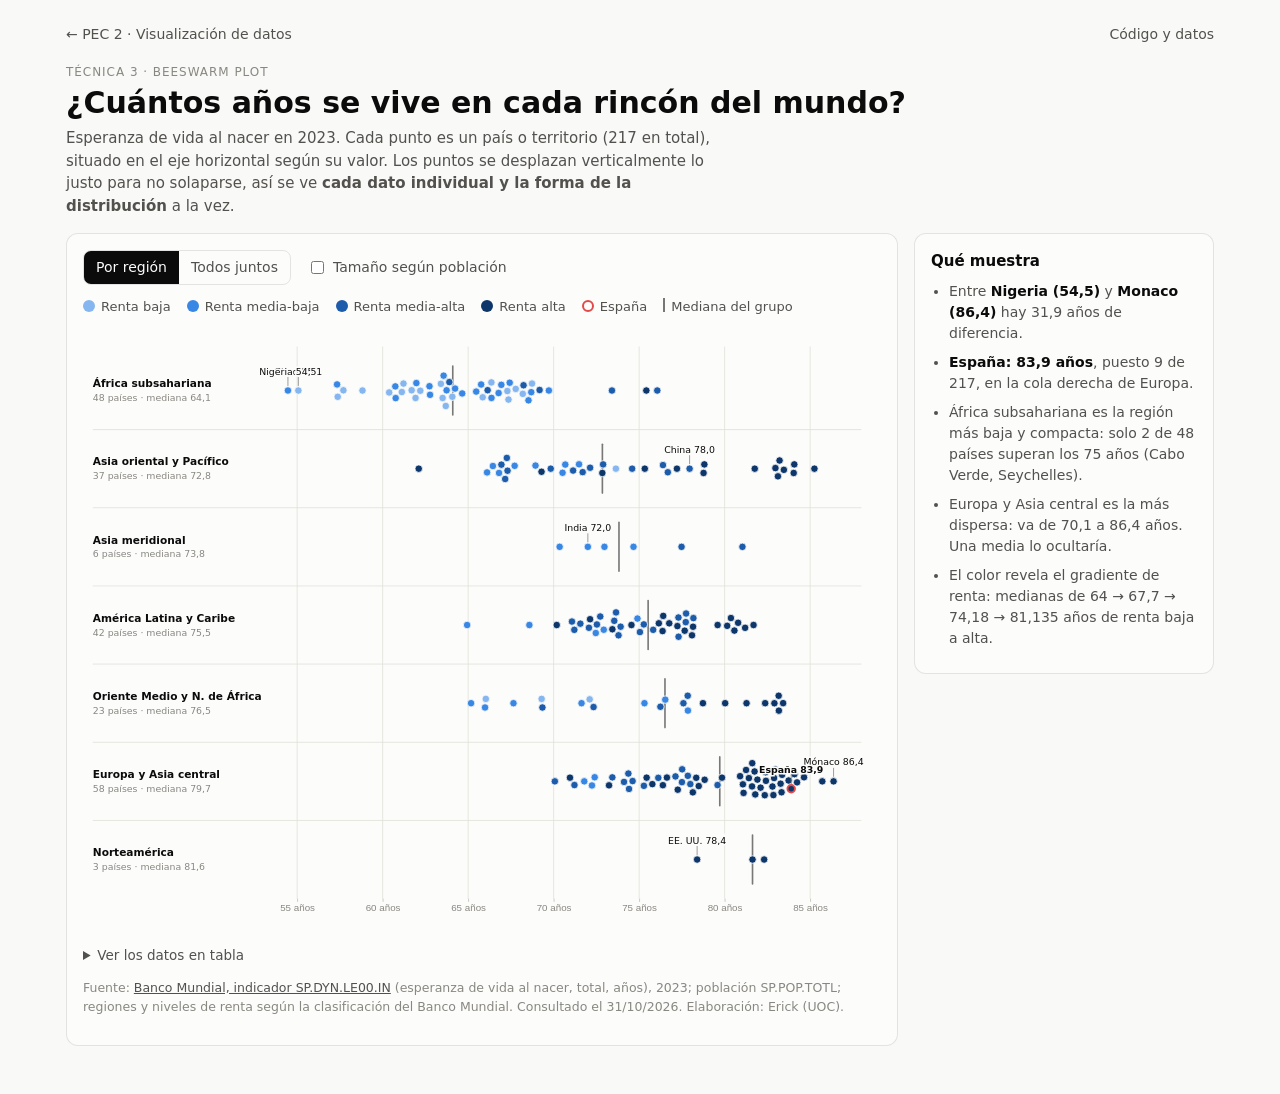
==== beeswarm/index.html @ d3502a71 "PEC 2: visualizaciones Sankey, Voronoi y Beeswarm con datos abiertos Co-Authored-By: Claude Opus 5.5" ====
<!doctype html>
<html lang="es">
<head>
<meta charset="utf-8">
<meta name="viewport" content="width=device-width, initial-scale=1">
<title>Beeswarm · Esperanza de vida 2023</title>
<meta name="description" content="Beeswarm plot de la esperanza de vida al nacer en 217 países y territorios (2023), agrupados por región del Banco Mundial y coloreados por nivel de renta.">
<link rel="stylesheet" href="../lib/estilo.css">
<style>
  :root { --inc-1: #86b6ef; --inc-2: #3987e5; --inc-3: #1c5cab; --inc-4: #0d366b; }
  @media (prefers-color-scheme: dark) { :root:not([data-theme="light"]) { --inc-1: #184f95; --inc-2: #2a78d6; --inc-3: #6da7ec; --inc-4: #cde2fb; } }
  :root[data-theme="dark"] { --inc-1: #184f95; --inc-2: #2a78d6; --inc-3: #6da7ec; --inc-4: #cde2fb; }
  .dot { stroke: var(--surface); stroke-width: 1; }
  .dot:hover { stroke: var(--ink); stroke-width: 1.6; }
  .dot.esp { stroke: var(--accent); stroke-width: 2.4; }
  .rowlbl { font-size: 13px; font-weight: 600; fill: var(--ink); }
  .rowsub { font-size: 11.5px; fill: var(--muted); }
  .med { stroke: var(--ink); stroke-width: 2; stroke-linecap: round; }
  .medlbl { font-size: 11px; fill: var(--ink-2); }
  .ann { font-size: 11.5px; fill: var(--ink); paint-order: stroke; stroke: var(--surface); stroke-width: 3.5px; }
  .annline { stroke: var(--muted); stroke-width: 1; }
  .rowsep { stroke: var(--grid); }
</style>
</head>
<body>
<main>
  <header class="top">
    <a href="../">← PEC 2 · Visualización de datos</a>
    <a href="https://github.com/Crzek/uoc-pec2-visualizacion/tree/main/beeswarm">Código y datos</a>
  </header>
  <p class="eyebrow">Técnica 3 · Beeswarm plot</p>
  <h1>¿Cuántos años se vive en cada rincón del mundo?</h1>
  <p class="lede">Esperanza de vida al nacer en 2023. Cada punto es un país o territorio (217 en total), situado en el eje horizontal según su valor. Los puntos se desplazan verticalmente lo justo para no solaparse, así se ve <strong>cada dato individual y la forma de la distribución</strong> a la vez.</p>

  <div class="grid2">
    <section class="card">
      <div class="controls">
        <div class="seg" role="group" aria-label="Agrupación">
          <button data-g="region" aria-pressed="true">Por región</button>
          <button data-g="todos" aria-pressed="false">Todos juntos</button>
        </div>
        <label class="chk"><input type="checkbox" id="chkPop"> Tamaño según población</label>
      </div>
      <div class="legend" id="legend"></div>
      <div class="chart" id="chart"></div>
      <details class="tabla"><summary>Ver los datos en tabla</summary><div id="tabla"></div></details>
      <p class="source">Fuente: <a href="https://data.worldbank.org/indicator/SP.DYN.LE00.IN">Banco Mundial, indicador SP.DYN.LE00.IN</a> (esperanza de vida al nacer, total, años), 2023; población SP.POP.TOTL; regiones y niveles de renta según la clasificación del Banco Mundial. Consultado el 31/10/2026. Elaboración: Erick (UOC).</p>
    </section>
    <aside class="card insights">
      <h2>Qué muestra</h2>
      <ul id="insights"></ul>
    </aside>
  </div>
</main>
<div class="tooltip" id="tt"></div>
<script src="../lib/d3.min.js"></script>
<script>
const REG = {
  "Sub-Saharan Africa": "África subsahariana",
  "South Asia": "Asia meridional",
  "Middle East, North Africa, Afghanistan & Pakistan": "Oriente Medio y N. de África",
  "Latin America & Caribbean": "América Latina y Caribe",
  "East Asia & Pacific": "Asia oriental y Pacífico",
  "Europe & Central Asia": "Europa y Asia central",
  "North America": "Norteamérica"
};
const INC = ["Low income", "Lower middle income", "Upper middle income", "High income"];
const INC_ES = { "Low income": "Renta baja", "Lower middle income": "Renta media-baja", "Upper middle income": "Renta media-alta", "High income": "Renta alta" };
const css = n => getComputedStyle(document.documentElement).getPropertyValue(n).trim();
const incColor = r => css(`--inc-${INC.indexOf(r) + 1}`);
const nf = (v, d = 1) => v.toFixed(d).replace(".", ",");
const tt = d3.select("#tt");

d3.csv("esperanza_vida_2023.csv", d3.autoType).then(data => {
  data.forEach(d => d.region = REG[d.region_bm]);
  const regions = d3.groups(data, d => d.region).map(([k, v]) => ({ k, med: d3.median(v, d => d.esperanza_vida), n: v.length }))
    .sort((a, b) => a.med - b.med);
  const W = 980, M = { t: 30, r: 24, b: 40, l: 200 };
  const rowH = 96, H = M.t + regions.length * rowH + M.b;
  const x = d3.scaleLinear().domain([52, 88]).range([M.l, W - M.r]);
  const r = d3.scaleSqrt().domain([0, d3.max(data, d => d.poblacion)]).range([0, 26]);
  const yRow = d3.scalePoint().domain(regions.map(d => d.k)).range([M.t + rowH / 2, H - M.b - rowH / 2]);

  const svg = d3.select("#chart").append("svg").attr("viewBox", [0, 0, W, H]).attr("role", "img")
    .attr("aria-label", "Beeswarm de la esperanza de vida por país en 2023");
  const gGrid = svg.append("g").attr("class", "gridline");
  gGrid.selectAll("line").data(x.ticks(9)).join("line").attr("x1", d => x(d)).attr("x2", d => x(d)).attr("y1", M.t - 6).attr("y2", H - M.b);
  svg.append("g").attr("class", "axis").attr("transform", `translate(0,${H - M.b})`)
    .call(d3.axisBottom(x).ticks(9).tickSize(4).tickFormat(d => d + " años")).call(g => g.select(".domain").remove());
  const gRows = svg.append("g");
  const gMed = svg.append("g");
  const gDots = svg.append("g");
  const gAnn = svg.append("g");

  const dots = gDots.selectAll("circle").data(data).join("circle")
    .attr("class", d => "dot" + (d.iso3 === "ESP" ? " esp" : "")).attr("fill", d => incColor(d.renta))
    .attr("cx", d => x(d.esperanza_vida)).attr("cy", H / 2).attr("r", 4.6)
    .on("mousemove", (e, d) => {
      tt.html(`<b>${d.pais}</b><br><span class="k">${d.region} · ${INC_ES[d.renta]}</span><br>Esperanza de vida: <b>${nf(d.esperanza_vida)} años</b><br>Población: ${d3.format(",")(d.poblacion).replace(/,/g, ".")}`).style("opacity", 1);
      const w = tt.node().offsetWidth; let xx = e.clientX + 14; if (xx + w > innerWidth - 8) xx = e.clientX - w - 14;
      tt.style("left", xx + "px").style("top", (e.clientY + 14) + "px");
    }).on("mouseleave", () => tt.style("opacity", 0));

  let mode = "region", popSize = false;
  function layout() {
    const rad = d => popSize ? Math.max(2.4, r(d.poblacion)) : 4.6;
    const cy = d => mode === "region" ? yRow(d.region) : (M.t + H - M.b) / 2;
    const nodes = data.map(d => ({ d, x: x(d.esperanza_vida), y: cy(d), r: rad(d) }));
    const sim = d3.forceSimulation(nodes)
      .force("x", d3.forceX(n => x(n.d.esperanza_vida)).strength(1))
      .force("y", d3.forceY(n => cy(n.d)).strength(mode === "region" ? 0.12 : 0.05))
      .force("c", d3.forceCollide(n => n.r + 0.7).iterations(3)).stop();
    for (let i = 0; i < 260; i++) sim.tick();
    nodes.forEach(n => { n.d._x = n.x; n.d._y = n.y; n.d._r = n.r; });
    dots.sort((a, b) => b._r - a._r).transition().duration(700)
      .attr("cx", d => d._x).attr("cy", d => d._y).attr("r", d => d._r);

    // Etiquetas de fila y medianas
    const rows = mode === "region" ? regions : [{ k: "Todos los países", med: d3.median(data, d => d.esperanza_vida), n: data.length }];
    const ry = k => mode === "region" ? yRow(k) : (M.t + H - M.b) / 2;
    gRows.selectAll("g").data(rows, d => d.k).join(
      en => { const g = en.append("g"); g.append("text").attr("class", "rowlbl"); g.append("text").attr("class", "rowsub"); g.append("line").attr("class", "rowsep"); return g; })
      .call(g => g.select(".rowlbl").attr("x", 12).attr("y", d => ry(d.k) - 4).text(d => d.k))
      .call(g => g.select(".rowsub").attr("x", 12).attr("y", d => ry(d.k) + 13).text(d => `${d.n} países · mediana ${nf(d.med)}`))
      .call(g => g.select(".rowsep").attr("x1", 12).attr("x2", W - M.r).attr("y1", d => ry(d.k) + rowH / 2).attr("y2", d => ry(d.k) + rowH / 2)
        .style("display", (d, i) => mode === "region" && i < rows.length - 1 ? null : "none"));
    gMed.selectAll("line").data(rows, d => d.k).join("line").attr("class", "med")
      .attr("x1", d => x(d.med)).attr("x2", d => x(d.med)).attr("y1", d => ry(d.k) - 30).attr("y2", d => ry(d.k) + 30)
      .attr("stroke-opacity", 0.0).transition().delay(500).attr("stroke-opacity", 0.55);

    // Anotaciones
    const pick = ["ESP", "MCO", "NGA", "TCD", "USA", "IND", "CHN"];
    const ann = data.filter(d => pick.includes(d.iso3));
    setTimeout(() => {
      gAnn.selectAll("g").data(ann, d => d.iso3).join(en => { const g = en.append("g"); g.append("line").attr("class", "annline"); g.append("text").attr("class", "ann"); return g; })
        .call(g => g.select("line").attr("x1", d => d._x).attr("x2", d => d._x).attr("y1", d => d._y - d._r - 1).attr("y2", d => d._y - d._r - 12))
        .call(g => g.select("text").attr("x", d => d._x).attr("y", d => d._y - d._r - 15).attr("text-anchor", "middle")
          .attr("font-weight", d => d.iso3 === "ESP" ? 700 : 400)
          .text(d => ({ ESP: "España", MCO: "Mónaco", NGA: "Nigeria", TCD: "Chad", USA: "EE. UU.", IND: "India", CHN: "China" }[d.iso3]) + " " + nf(d.esperanza_vida)));
    }, 720);
  }
  layout();

  d3.selectAll(".seg button").on("click", function () {
    d3.selectAll(".seg button").attr("aria-pressed", "false"); d3.select(this).attr("aria-pressed", "true");
    mode = this.dataset.g; layout();
  });
  d3.select("#chkPop").on("change", function () { popSize = this.checked; layout(); });
  matchMedia("(prefers-color-scheme: dark)").addEventListener("change", () => { dots.attr("fill", d => incColor(d.renta)); legend(); });

  function legend() {
    d3.select("#legend").selectAll("span.it").data(INC).join("span").attr("class", "it")
      .html(k => `<span class="sw" style="background:${incColor(k)};border-radius:50%"></span>${INC_ES[k]}`);
    d3.select("#legend").selectAll("span.esp").data([1]).join("span").attr("class", "esp")
      .html(`<span class="sw" style="border:2.4px solid ${css("--accent")};border-radius:50%"></span>España`);
    d3.select("#legend").selectAll("span.med").data([1]).join("span").attr("class", "med")
      .html(`<span class="sw" style="width:2px;height:14px;background:var(--ink);opacity:.55;border-radius:0"></span>Mediana del grupo`);
  }
  legend();

  // Insights
  const sorted = data.slice().sort((a, b) => b.esperanza_vida - a.esperanza_vida);
  const esp = data.find(d => d.iso3 === "ESP"), espRank = sorted.indexOf(esp) + 1;
  const ssa = data.filter(d => d.region === "África subsahariana");
  const ssaAbove75 = ssa.filter(d => d.esperanza_vida >= 75);
  const byInc = INC.map(k => d3.median(data.filter(d => d.renta === k), d => d.esperanza_vida));
  d3.select("#insights").html(`
    <li>Entre <strong>${sorted[sorted.length - 1].pais} (${nf(sorted[sorted.length - 1].esperanza_vida)})</strong> y <strong>${sorted[0].pais} (${nf(sorted[0].esperanza_vida)})</strong> hay ${nf(sorted[0].esperanza_vida - sorted[sorted.length - 1].esperanza_vida)} años de diferencia.</li>
    <li><strong>España: ${nf(esp.esperanza_vida)} años</strong>, puesto ${espRank} de ${data.length}, en la cola derecha de Europa.</li>
    <li>África subsahariana es la región más baja y compacta: solo ${ssaAbove75.length} de ${ssa.length} países superan los 75 años (${ssaAbove75.map(d => d.pais).join(", ")}).</li>
    <li>Europa y Asia central es la más dispersa: va de ${nf(d3.min(data.filter(d => d.region === "Europa y Asia central"), d => d.esperanza_vida))} a ${nf(d3.max(data.filter(d => d.region === "Europa y Asia central"), d => d.esperanza_vida))} años. Una media lo ocultaría.</li>
    <li>El color revela el gradiente de renta: medianas de ${byInc.map(nf).join(" → ")} años de renta baja a alta.</li>`);

  d3.select("#tabla").html(`<table><thead><tr><th>#</th><th>País</th><th>Región</th><th>Renta</th><th>Años</th></tr></thead><tbody>${sorted.map((d, i) => `<tr><td class="n">${i + 1}</td><td>${d.pais}</td><td>${d.region}</td><td>${INC_ES[d.renta]}</td><td class="n">${nf(d.esperanza_vida)}</td></tr>`).join("")}</tbody></table>`);
});
</script>
</body>
</html>
---- lib/estilo.css ----
/* Estilos compartidos PEC 2 - tokens claros/oscuros */
:root {
  color-scheme: light;
  --page: #f9f9f7;
  --surface: #fcfcfb;
  --ink: #0b0b0b;
  --ink-2: #52514e;
  --muted: #898781;
  --grid: #e1e0d9;
  --axis: #c3c2b7;
  --border: rgba(11, 11, 11, 0.10);
  --blue: #2a78d6;
  --orange: #eb6834;
  --aqua: #1baf7a;
  --violet: #6250d6;
  --neutral: #b9b7ae;
  --seq-1: #cde2fb; --seq-2: #9ec5f4; --seq-3: #6da7ec; --seq-4: #3987e5;
  --seq-5: #256abf; --seq-6: #184f95; --seq-7: #0d366b;
  --accent: #e34948;
}
@media (prefers-color-scheme: dark) {
  :root:not([data-theme="light"]) {
    color-scheme: dark;
    --page: #0d0d0d; --surface: #1a1a19; --ink: #f0efec; --ink-2: #c3c2b7;
    --muted: #898781; --grid: #2c2c2a; --axis: #383835; --border: rgba(255, 255, 255, 0.10);
    --blue: #3987e5; --orange: #d95926; --aqua: #199e70; --violet: #9085e9; --neutral: #5d5c57;
    --seq-1: #13304f; --seq-2: #184f95; --seq-3: #256abf; --seq-4: #3987e5;
    --seq-5: #6da7ec; --seq-6: #9ec5f4; --seq-7: #cde2fb;
    --accent: #e66767;
  }
}
:root[data-theme="dark"] {
  color-scheme: dark;
  --page: #0d0d0d; --surface: #1a1a19; --ink: #f0efec; --ink-2: #c3c2b7;
  --muted: #898781; --grid: #2c2c2a; --axis: #383835; --border: rgba(255, 255, 255, 0.10);
  --blue: #3987e5; --orange: #d95926; --aqua: #199e70; --violet: #9085e9; --neutral: #5d5c57;
  --seq-1: #13304f; --seq-2: #184f95; --seq-3: #256abf; --seq-4: #3987e5;
  --seq-5: #6da7ec; --seq-6: #9ec5f4; --seq-7: #cde2fb;
  --accent: #e66767;
}

* { box-sizing: border-box; }
body {
  margin: 0; background: var(--page); color: var(--ink);
  font: 15px/1.5 system-ui, -apple-system, "Segoe UI", sans-serif;
}
main { max-width: 1180px; margin: 0 auto; padding: 24px 16px 48px; }
header.top { display: flex; justify-content: space-between; align-items: baseline; gap: 12px; flex-wrap: wrap; }
header.top a { color: var(--ink-2); text-decoration: none; font-size: 14px; }
header.top a:hover { color: var(--ink); text-decoration: underline; }
.eyebrow { font-size: 12px; letter-spacing: .08em; text-transform: uppercase; color: var(--muted); margin: 18px 0 4px; }
h1 { font-size: clamp(22px, 3.2vw, 30px); line-height: 1.2; margin: 0 0 6px; font-weight: 650; }
.lede { color: var(--ink-2); max-width: 70ch; margin: 0 0 16px; }
.card { background: var(--surface); border: 1px solid var(--border); border-radius: 12px; padding: 16px; }
.controls { display: flex; flex-wrap: wrap; gap: 8px 16px; align-items: center; margin: 0 0 12px; font-size: 14px; color: var(--ink-2); }
.seg { display: inline-flex; border: 1px solid var(--border); border-radius: 8px; overflow: hidden; }
.seg button { border: 0; background: transparent; color: var(--ink-2); padding: 6px 12px; font: inherit; cursor: pointer; }
.seg button[aria-pressed="true"] { background: var(--ink); color: var(--surface); }
label.chk { display: inline-flex; gap: 6px; align-items: center; cursor: pointer; }
.legend { display: flex; flex-wrap: wrap; gap: 6px 16px; font-size: 13px; color: var(--ink-2); margin: 4px 0 10px; }
.legend .sw { display: inline-block; width: 12px; height: 12px; border-radius: 3px; margin-right: 6px; vertical-align: -1px; }
.chart { width: 100%; overflow: hidden; }
.chart svg { display: block; width: 100%; height: auto; }
.grid2 { display: grid; grid-template-columns: minmax(0, 1fr) 300px; gap: 16px; align-items: start; }
@media (max-width: 860px) { .grid2 { grid-template-columns: 1fr; } }
.insights h2 { font-size: 15px; margin: 0 0 8px; }
.insights ul { margin: 0; padding-left: 18px; color: var(--ink-2); font-size: 14px; }
.insights li { margin-bottom: 8px; }
.insights strong { color: var(--ink); }
.source { font-size: 12.5px; color: var(--muted); margin-top: 14px; }
.source a { color: var(--ink-2); }
.tooltip {
  position: fixed; pointer-events: none; z-index: 10; opacity: 0; transition: opacity .1s;
  background: var(--surface); color: var(--ink); border: 1px solid var(--border);
  border-radius: 8px; padding: 8px 10px; font-size: 13px; line-height: 1.4;
  box-shadow: 0 4px 16px rgba(0, 0, 0, .12); max-width: 280px;
}
.tooltip b { font-weight: 600; }
.tooltip .k { color: var(--ink-2); }
details.tabla { margin-top: 14px; font-size: 13.5px; }
details.tabla summary { cursor: pointer; color: var(--ink-2); }
details.tabla table { border-collapse: collapse; margin-top: 8px; width: 100%; }
details.tabla th, details.tabla td { text-align: left; padding: 4px 8px; border-bottom: 1px solid var(--grid); }
details.tabla td.n { text-align: right; font-variant-numeric: tabular-nums; }
svg text { fill: var(--ink-2); font-family: inherit; }
.axis path, .axis line { stroke: var(--axis); }
.axis text { fill: var(--muted); font-size: 12px; }
.gridline line { stroke: var(--grid); }
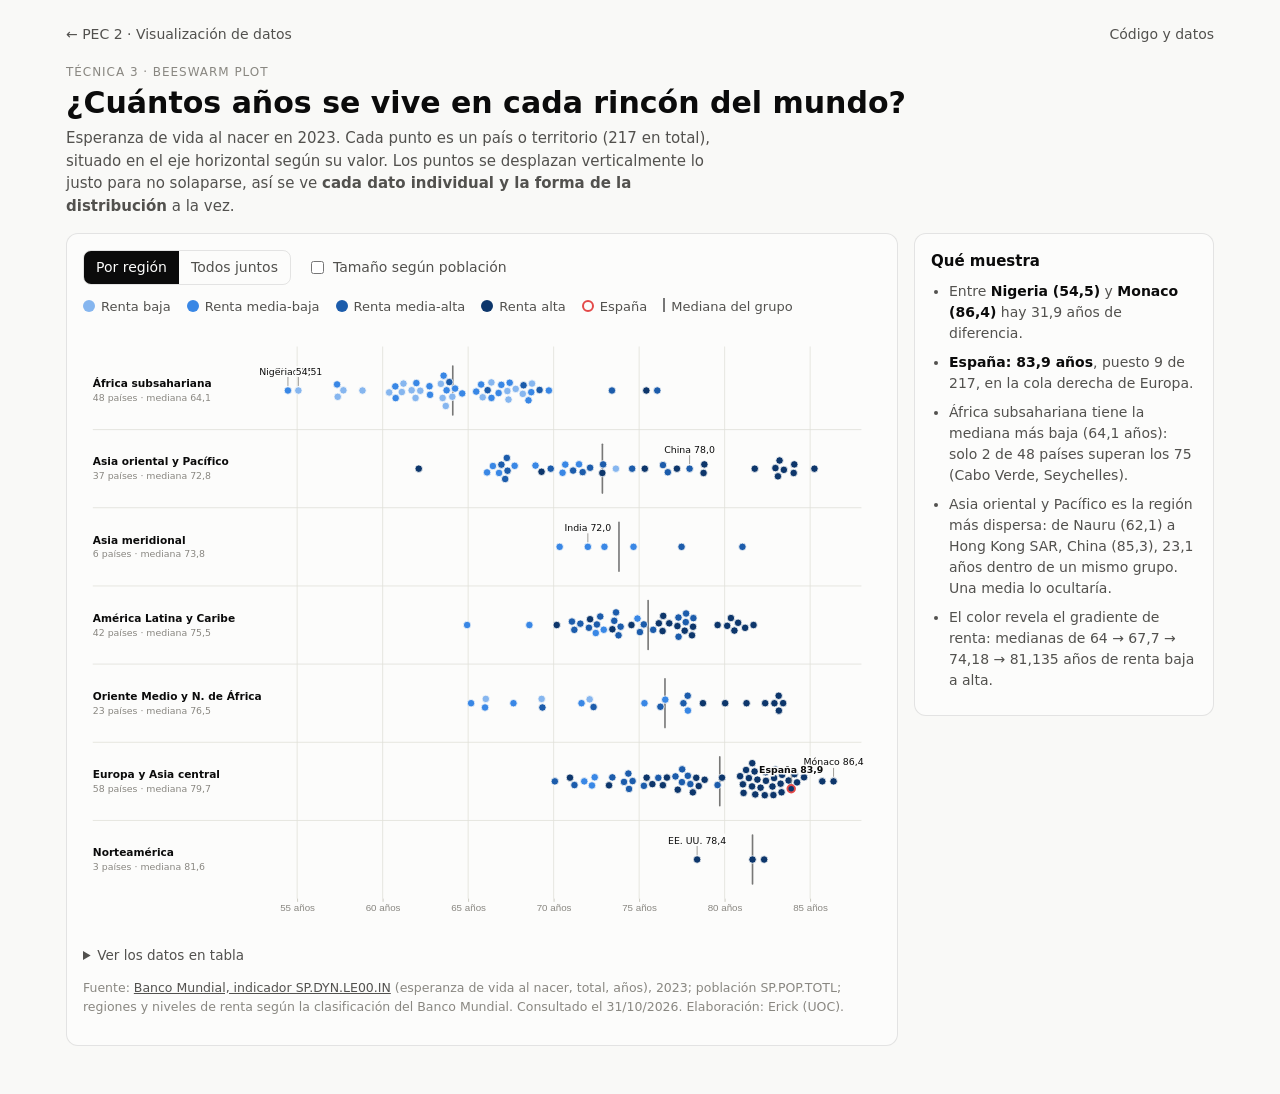
==== commit d3ed6420: "Beeswarm: insight de dispersión calculado a partir de los datos Co-Authored-By: Claude Opus 5.5 <nor" ====
--- a/beeswarm/index.html
+++ b/beeswarm/index.html
@@ -163,12 +163,14 @@
   const esp = data.find(d => d.iso3 === "ESP"), espRank = sorted.indexOf(esp) + 1;
   const ssa = data.filter(d => d.region === "África subsahariana");
   const ssaAbove75 = ssa.filter(d => d.esperanza_vida >= 75);
+  const spread = d3.groups(data, d => d.region).map(([k, v]) => ({ k, lo: d3.least(v, d => d.esperanza_vida), hi: d3.greatest(v, d => d.esperanza_vida) }))
+    .sort((a, b) => (b.hi.esperanza_vida - b.lo.esperanza_vida) - (a.hi.esperanza_vida - a.lo.esperanza_vida))[0];
   const byInc = INC.map(k => d3.median(data.filter(d => d.renta === k), d => d.esperanza_vida));
   d3.select("#insights").html(`
     <li>Entre <strong>${sorted[sorted.length - 1].pais} (${nf(sorted[sorted.length - 1].esperanza_vida)})</strong> y <strong>${sorted[0].pais} (${nf(sorted[0].esperanza_vida)})</strong> hay ${nf(sorted[0].esperanza_vida - sorted[sorted.length - 1].esperanza_vida)} años de diferencia.</li>
     <li><strong>España: ${nf(esp.esperanza_vida)} años</strong>, puesto ${espRank} de ${data.length}, en la cola derecha de Europa.</li>
-    <li>África subsahariana es la región más baja y compacta: solo ${ssaAbove75.length} de ${ssa.length} países superan los 75 años (${ssaAbove75.map(d => d.pais).join(", ")}).</li>
-    <li>Europa y Asia central es la más dispersa: va de ${nf(d3.min(data.filter(d => d.region === "Europa y Asia central"), d => d.esperanza_vida))} a ${nf(d3.max(data.filter(d => d.region === "Europa y Asia central"), d => d.esperanza_vida))} años. Una media lo ocultaría.</li>
+    <li>África subsahariana tiene la mediana más baja (${nf(regions[0].med)} años): solo ${ssaAbove75.length} de ${ssa.length} países superan los 75 (${ssaAbove75.map(d => d.pais).join(", ")}).</li>
+    <li>${spread.k} es la región más dispersa: de ${spread.lo.pais} (${nf(spread.lo.esperanza_vida)}) a ${spread.hi.pais} (${nf(spread.hi.esperanza_vida)}), ${nf(spread.hi.esperanza_vida - spread.lo.esperanza_vida)} años dentro de un mismo grupo. Una media lo ocultaría.</li>
     <li>El color revela el gradiente de renta: medianas de ${byInc.map(nf).join(" → ")} años de renta baja a alta.</li>`);
 
   d3.select("#tabla").html(`<table><thead><tr><th>#</th><th>País</th><th>Región</th><th>Renta</th><th>Años</th></tr></thead><tbody>${sorted.map((d, i) => `<tr><td class="n">${i + 1}</td><td>${d.pais}</td><td>${d.region}</td><td>${INC_ES[d.renta]}</td><td class="n">${nf(d.esperanza_vida)}</td></tr>`).join("")}</tbody></table>`);
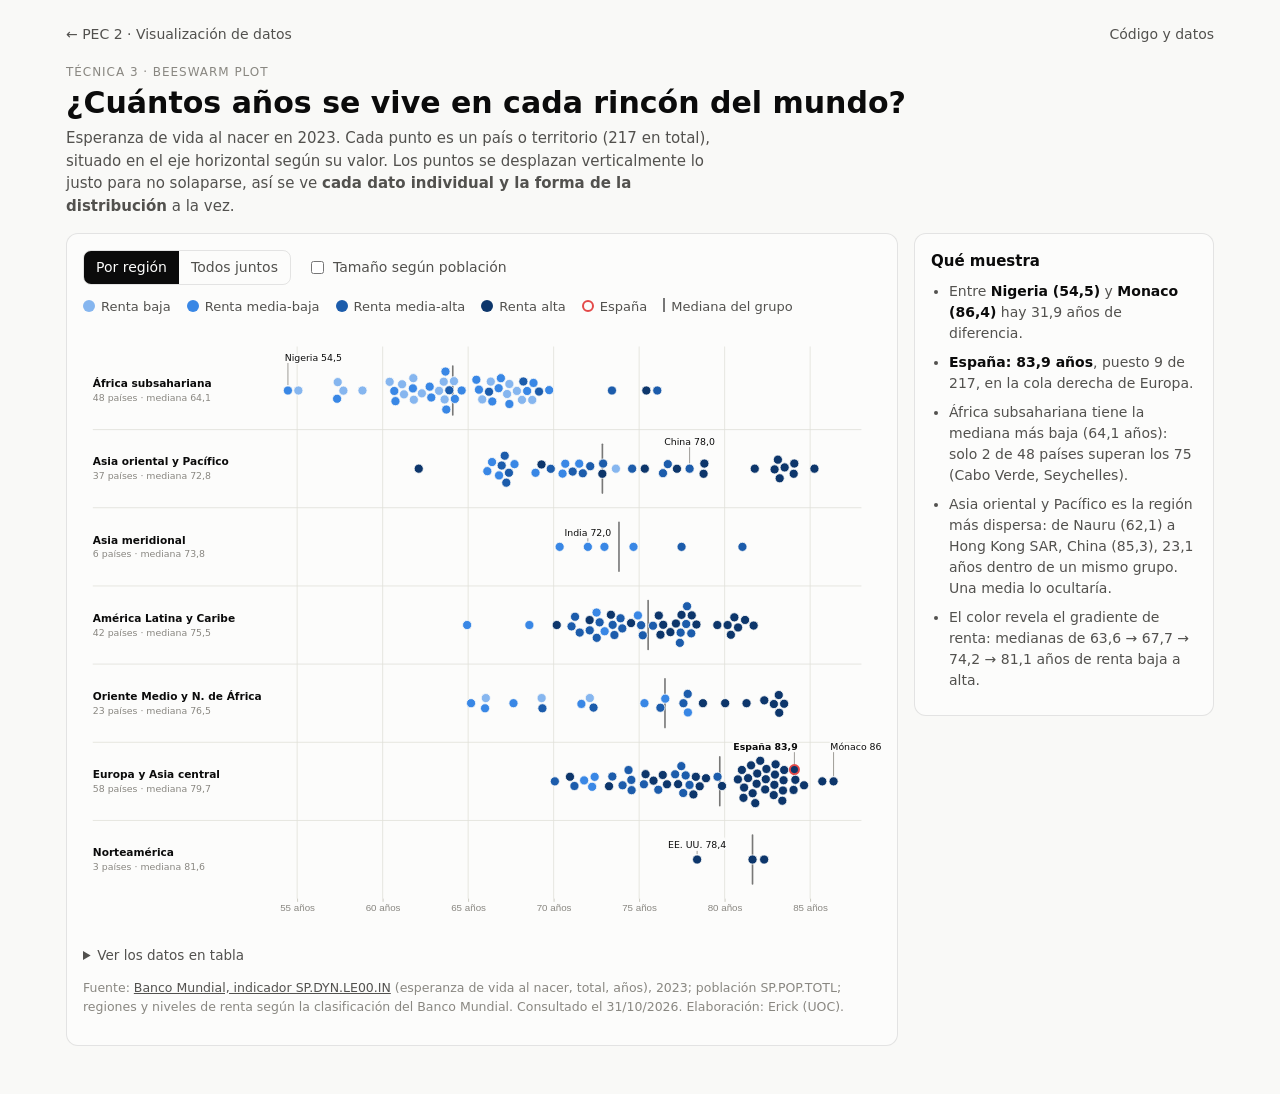
==== commit 31d90b5e: "Ajustes tras revisar la publicación: etiquetas del Sankey, texto de escala del Voronoi y anotaciones" ====
--- a/beeswarm/index.html
+++ b/beeswarm/index.html
@@ -103,7 +103,7 @@
 
   let mode = "region", popSize = false;
   function layout() {
-    const rad = d => popSize ? Math.max(2.4, r(d.poblacion)) : 4.6;
+    const rad = d => popSize ? Math.max(2.4, r(d.poblacion)) : 5.6;
     const cy = d => mode === "region" ? yRow(d.region) : (M.t + H - M.b) / 2;
     const nodes = data.map(d => ({ d, x: x(d.esperanza_vida), y: cy(d), r: rad(d) }));
     const sim = d3.forceSimulation(nodes)
@@ -128,15 +128,21 @@
       .attr("x1", d => x(d.med)).attr("x2", d => x(d.med)).attr("y1", d => ry(d.k) - 30).attr("y2", d => ry(d.k) + 30)
       .attr("stroke-opacity", 0.0).transition().delay(500).attr("stroke-opacity", 0.55);
 
-    // Anotaciones
-    const pick = ["ESP", "MCO", "NGA", "TCD", "USA", "IND", "CHN"];
+    // Anotaciones: etiqueta encima del enjambre de su fila, con línea guía hasta el punto
+    const NAMES = { ESP: "España", MCO: "Mónaco", NGA: "Nigeria", USA: "EE. UU.", IND: "India", CHN: "China" };
+    const ANCHOR = { ESP: "end", MCO: "start", NGA: "start", USA: "middle", IND: "middle", CHN: "middle" };
+    const pick = mode === "region" ? Object.keys(NAMES) : ["ESP", "MCO", "NGA", "IND"];
     const ann = data.filter(d => pick.includes(d.iso3));
+    const rowTop = {};
+    data.forEach(d => { const k = mode === "region" ? d.region : "all"; rowTop[k] = Math.min(rowTop[k] ?? Infinity, d._y - d._r); });
+    const labelY = d => rowTop[mode === "region" ? d.region : "all"] - 8;
     setTimeout(() => {
       gAnn.selectAll("g").data(ann, d => d.iso3).join(en => { const g = en.append("g"); g.append("line").attr("class", "annline"); g.append("text").attr("class", "ann"); return g; })
-        .call(g => g.select("line").attr("x1", d => d._x).attr("x2", d => d._x).attr("y1", d => d._y - d._r - 1).attr("y2", d => d._y - d._r - 12))
-        .call(g => g.select("text").attr("x", d => d._x).attr("y", d => d._y - d._r - 15).attr("text-anchor", "middle")
+        .call(g => g.select("line").attr("x1", d => d._x).attr("x2", d => d._x).attr("y1", d => d._y - d._r - 1).attr("y2", d => labelY(d) + 3))
+        .call(g => g.select("text").attr("x", d => d._x + (ANCHOR[d.iso3] === "start" ? -4 : ANCHOR[d.iso3] === "end" ? 4 : 0))
+          .attr("y", labelY).attr("text-anchor", d => ANCHOR[d.iso3])
           .attr("font-weight", d => d.iso3 === "ESP" ? 700 : 400)
-          .text(d => ({ ESP: "España", MCO: "Mónaco", NGA: "Nigeria", TCD: "Chad", USA: "EE. UU.", IND: "India", CHN: "China" }[d.iso3]) + " " + nf(d.esperanza_vida)));
+          .text(d => NAMES[d.iso3] + " " + nf(d.esperanza_vida)));
     }, 720);
   }
   layout();
@@ -171,7 +177,7 @@
     <li><strong>España: ${nf(esp.esperanza_vida)} años</strong>, puesto ${espRank} de ${data.length}, en la cola derecha de Europa.</li>
     <li>África subsahariana tiene la mediana más baja (${nf(regions[0].med)} años): solo ${ssaAbove75.length} de ${ssa.length} países superan los 75 (${ssaAbove75.map(d => d.pais).join(", ")}).</li>
     <li>${spread.k} es la región más dispersa: de ${spread.lo.pais} (${nf(spread.lo.esperanza_vida)}) a ${spread.hi.pais} (${nf(spread.hi.esperanza_vida)}), ${nf(spread.hi.esperanza_vida - spread.lo.esperanza_vida)} años dentro de un mismo grupo. Una media lo ocultaría.</li>
-    <li>El color revela el gradiente de renta: medianas de ${byInc.map(nf).join(" → ")} años de renta baja a alta.</li>`);
+    <li>El color revela el gradiente de renta: medianas de ${byInc.map(v => nf(v)).join(" → ")} años de renta baja a alta.</li>`);
 
   d3.select("#tabla").html(`<table><thead><tr><th>#</th><th>País</th><th>Región</th><th>Renta</th><th>Años</th></tr></thead><tbody>${sorted.map((d, i) => `<tr><td class="n">${i + 1}</td><td>${d.pais}</td><td>${d.region}</td><td>${INC_ES[d.renta]}</td><td class="n">${nf(d.esperanza_vida)}</td></tr>`).join("")}</tbody></table>`);
 });
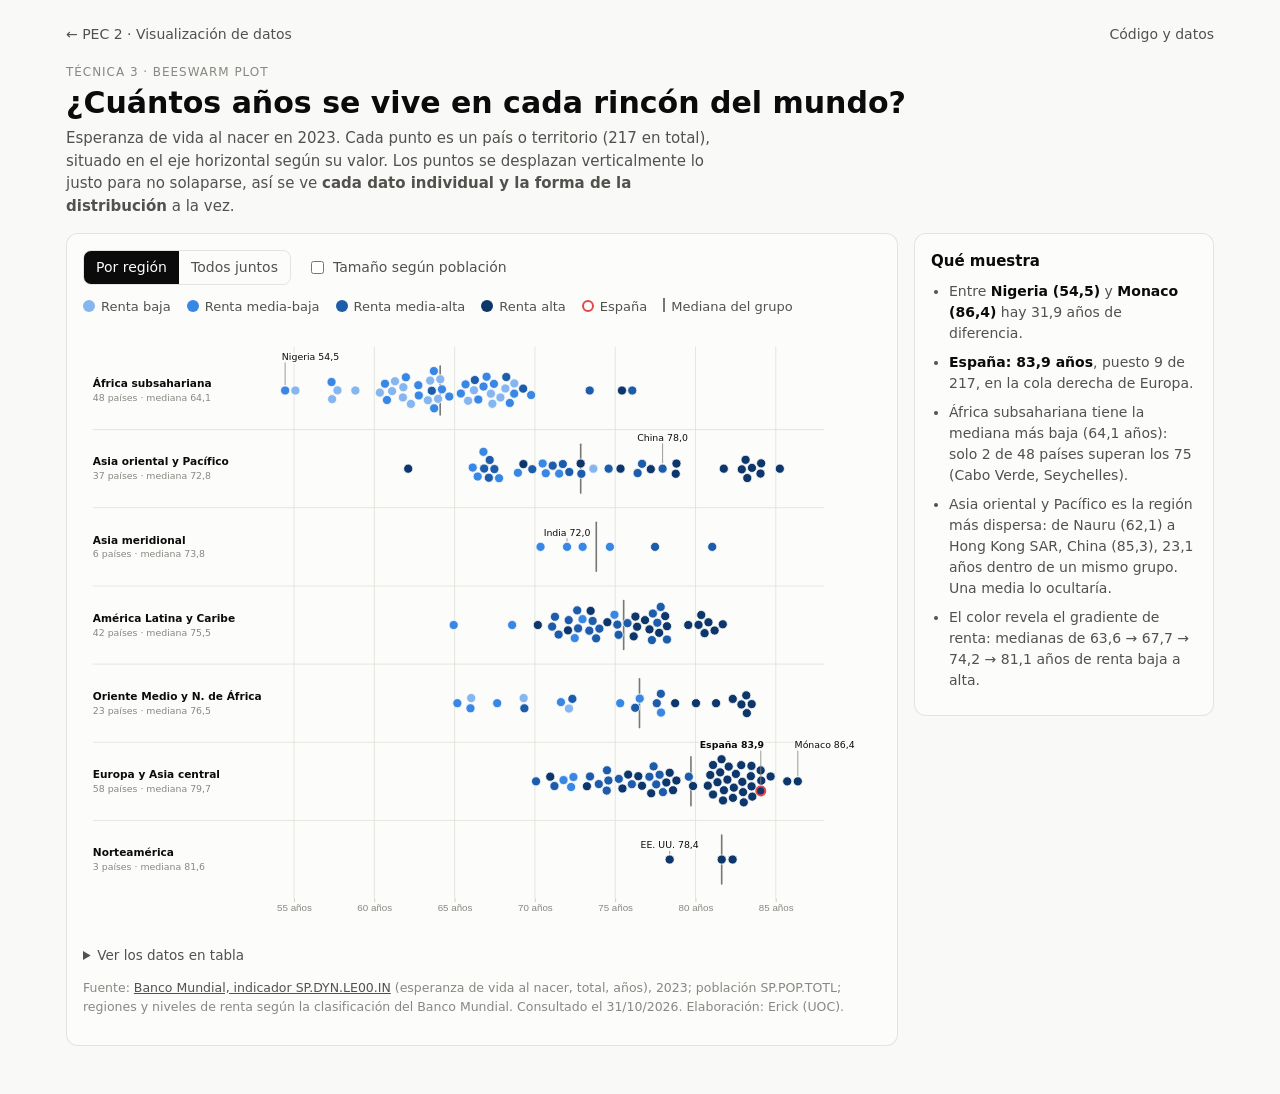
==== commit b0d04d14: "Beeswarm: margen derecho para la etiqueta de Mónaco Co-Authored-By: Claude Opus 5.5 <noreply@anthrop" ====
--- a/beeswarm/index.html
+++ b/beeswarm/index.html
@@ -75,7 +75,7 @@
   data.forEach(d => d.region = REG[d.region_bm]);
   const regions = d3.groups(data, d => d.region).map(([k, v]) => ({ k, med: d3.median(v, d => d.esperanza_vida), n: v.length }))
     .sort((a, b) => a.med - b.med);
-  const W = 980, M = { t: 30, r: 24, b: 40, l: 200 };
+  const W = 980, M = { t: 30, r: 70, b: 40, l: 200 };
   const rowH = 96, H = M.t + regions.length * rowH + M.b;
   const x = d3.scaleLinear().domain([52, 88]).range([M.l, W - M.r]);
   const r = d3.scaleSqrt().domain([0, d3.max(data, d => d.poblacion)]).range([0, 26]);
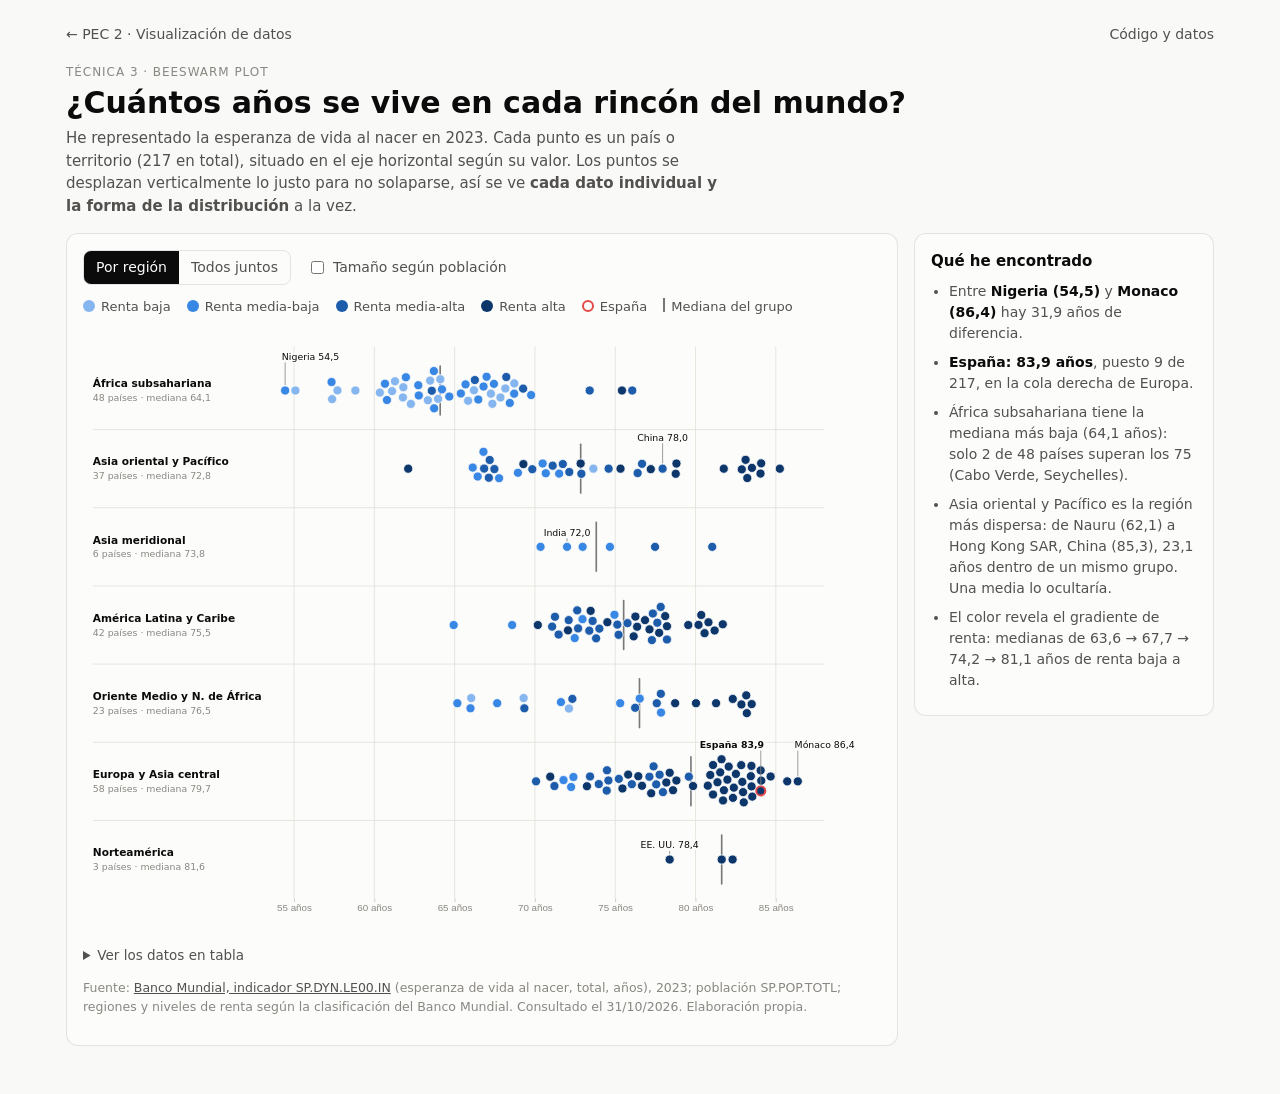
==== commit 99873afd: "Textos en primera persona y sin nombre del autor Co-Authored-By: Claude Opus 5.5 <noreply@anthropic." ====
--- a/beeswarm/index.html
+++ b/beeswarm/index.html
@@ -30,7 +30,7 @@
   </header>
   <p class="eyebrow">Técnica 3 · Beeswarm plot</p>
   <h1>¿Cuántos años se vive en cada rincón del mundo?</h1>
-  <p class="lede">Esperanza de vida al nacer en 2023. Cada punto es un país o territorio (217 en total), situado en el eje horizontal según su valor. Los puntos se desplazan verticalmente lo justo para no solaparse, así se ve <strong>cada dato individual y la forma de la distribución</strong> a la vez.</p>
+  <p class="lede">He representado la esperanza de vida al nacer en 2023. Cada punto es un país o territorio (217 en total), situado en el eje horizontal según su valor. Los puntos se desplazan verticalmente lo justo para no solaparse, así se ve <strong>cada dato individual y la forma de la distribución</strong> a la vez.</p>
 
   <div class="grid2">
     <section class="card">
@@ -44,10 +44,10 @@
       <div class="legend" id="legend"></div>
       <div class="chart" id="chart"></div>
       <details class="tabla"><summary>Ver los datos en tabla</summary><div id="tabla"></div></details>
-      <p class="source">Fuente: <a href="https://data.worldbank.org/indicator/SP.DYN.LE00.IN">Banco Mundial, indicador SP.DYN.LE00.IN</a> (esperanza de vida al nacer, total, años), 2023; población SP.POP.TOTL; regiones y niveles de renta según la clasificación del Banco Mundial. Consultado el 31/10/2026. Elaboración: Erick (UOC).</p>
+      <p class="source">Fuente: <a href="https://data.worldbank.org/indicator/SP.DYN.LE00.IN">Banco Mundial, indicador SP.DYN.LE00.IN</a> (esperanza de vida al nacer, total, años), 2023; población SP.POP.TOTL; regiones y niveles de renta según la clasificación del Banco Mundial. Consultado el 31/10/2026. Elaboración propia.</p>
     </section>
     <aside class="card insights">
-      <h2>Qué muestra</h2>
+      <h2>Qué he encontrado</h2>
       <ul id="insights"></ul>
     </aside>
   </div>
